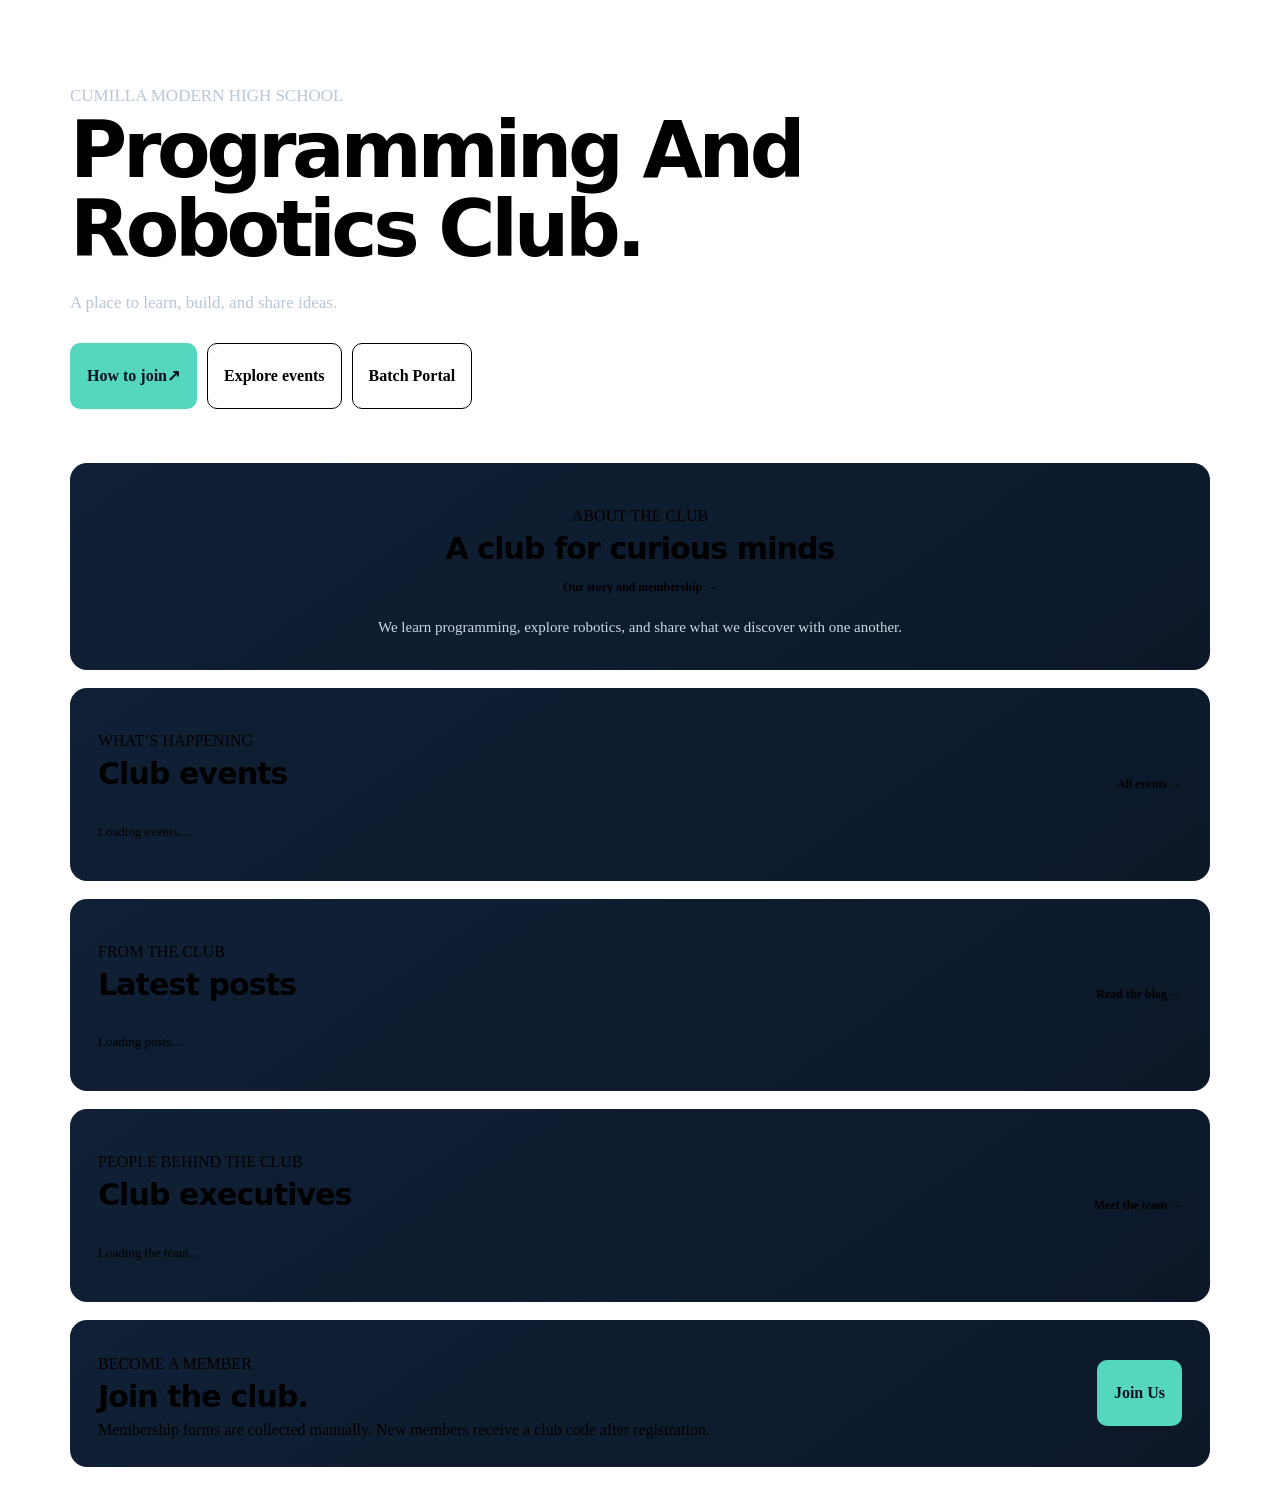
==== index.html @ eda632b2 "Improve public site page layouts" ====
<!doctype html>
<html lang="en">
<head>
  <meta charset="utf-8"><meta name="viewport" content="width=device-width, initial-scale=1"><meta name="theme-color" content="#07111f">
  <meta name="description" content="The official website of Cumilla Modern High School Programming And Robotics Club.">
  <title>Cumilla Modern High School Programming And Robotics Club</title>
  <link rel="icon" href="./assets/brand/cmhs-prc-profile.svg" type="image/svg+xml"><link rel="alternate icon" href="./assets/brand/cmhs-prc-profile.png" type="image/png"><link rel="stylesheet" href="./portal.css"><link rel="stylesheet" href="./club-site.css"><link rel="stylesheet" href="./site-nav.css"><script src="./admin/config.js"></script>
</head>
<body class="home-page">
  <div id="site-nav"></div>
  <main class="site-wrap">
    <section class="site-hero"><div class="site-hero-inner"><p class="eyebrow">CUMILLA MODERN HIGH SCHOOL</p><h1 id="home-title">Programming And<br><span>Robotics Club.</span></h1><p id="home-subtitle">A place to learn, build, and share ideas.</p><div class="site-actions"><a class="site-button" href="./join.html">How to join <span aria-hidden="true">↗</span></a><a class="site-button secondary" href="./events.html">Explore events</a><a class="site-button secondary" href="./batch-portal.html">Batch Portal</a></div></div></section>
    <p id="home-status" class="site-status" role="status" aria-live="polite"></p>
    <section class="site-section home-about" aria-labelledby="about-title"><div class="site-section-heading"><div><p class="eyebrow">ABOUT THE CLUB</p><h2 id="about-title">A club for curious minds</h2></div><a href="./about.html">Our story and membership →</a></div><div id="about-body" class="site-prose">We learn programming, explore robotics, and share what we discover with one another.</div></section>
    <section class="site-section" aria-labelledby="events-title"><div class="site-section-heading"><div><p class="eyebrow">WHAT’S HAPPENING</p><h2 id="events-title">Club events</h2></div><a href="./events.html">All events →</a></div><div id="home-events" class="site-grid"><p class="site-empty">Loading events…</p></div></section>
    <section class="site-section" aria-labelledby="blog-title"><div class="site-section-heading"><div><p class="eyebrow">FROM THE CLUB</p><h2 id="blog-title">Latest posts</h2></div><a href="./blog.html">Read the blog →</a></div><div id="home-blog" class="site-grid"><p class="site-empty">Loading posts…</p></div></section>
    <section class="site-section" aria-labelledby="executives-title"><div class="site-section-heading"><div><p class="eyebrow">PEOPLE BEHIND THE CLUB</p><h2 id="executives-title">Club executives</h2></div><a href="./team.html">Meet the team →</a></div><div id="home-team" class="site-people"><p class="site-empty">Loading the team…</p></div></section>
    <section class="site-section site-callout"><div><p class="eyebrow">BECOME A MEMBER</p><h2 id="home-join-title">Join the club.</h2><p id="home-join-intro">Membership forms are collected manually. New members receive a club code after registration.</p></div><a class="site-button" href="./join.html">Join Us</a></section>
  </main>
  <div id="site-footer"></div>
  <script type="module" src="./home.js"></script>
</body>
</html>
---- club-site.css ----
.site-wrap{max-width:1140px;margin:auto;padding:0 24px}.site-hero{position:relative;overflow:hidden;padding:74px 0 54px}.site-hero:after{content:"";position:absolute;right:4%;top:36px;width:230px;height:230px;border:1px solid #55d6be28;border-radius:50%;box-shadow:0 0 0 34px #55d6be08,0 0 0 70px #76a9ff08;pointer-events:none}.site-hero-inner{position:relative;z-index:1;max-width:780px}.site-hero h1{font-family:'Space Grotesk',system-ui,sans-serif;font-size:clamp(42px,7vw,78px);line-height:1.02;letter-spacing:-.055em;margin:0 0 19px}.site-hero h1 span{color:var(--accent)}.site-hero p{max-width:680px;color:#b7c7d9;font-size:17px;line-height:1.7;margin:0}.site-actions{display:flex;flex-wrap:wrap;gap:10px;margin-top:25px}.site-button{display:inline-flex;align-items:center;justify-content:center;min-height:44px;padding:10px 16px;border:1px solid #55d6be66;border-radius:10px;background:#55d6be;color:#07111f;font-weight:700;text-decoration:none}.site-button.secondary{background:#ffffff08;color:var(--text);border-color:var(--line)}.site-section{padding:28px;margin:0 0 18px;border:1px solid var(--line);border-radius:17px;background:linear-gradient(145deg,#102036,#0c1828)}.site-section h2{font:600 clamp(22px,3vw,30px)/1.15 'Space Grotesk',system-ui,sans-serif;letter-spacing:-.03em;margin:0}.site-section .eyebrow{margin-bottom:7px}.site-section-heading{display:flex;align-items:end;justify-content:space-between;gap:14px;margin-bottom:19px}.site-section-heading>a{color:var(--accent);font-size:12px;font-weight:700;text-decoration:none;white-space:nowrap}.site-prose{max-width:850px;color:#cad6e4;white-space:pre-line;line-height:1.85;font-size:15px}.site-grid{display:grid;grid-template-columns:repeat(3,minmax(0,1fr));gap:12px}.site-card{min-width:0;padding:17px;border:1px solid #ffffff14;border-radius:12px;background:#ffffff05}.site-card h3{font-size:16px;line-height:1.35;margin:0 0 7px}.site-card p{color:#b4c2d3;font-size:13px;line-height:1.65;margin:0;white-space:pre-line}.site-meta{display:flex;flex-wrap:wrap;gap:8px;color:var(--muted);font-size:11px;margin-bottom:9px}.site-tag{display:inline-flex;align-items:center;padding:3px 8px;border-radius:99px;background:#76a9ff16;color:#a9c4ed;font-size:10px;font-weight:700}.site-prose-rich{color:#cad6e4;font-size:14px;line-height:1.8;overflow-wrap:anywhere}.site-prose-rich h2,.site-prose-rich h3{color:var(--text)}.site-prose-rich pre{overflow:auto;padding:12px;border-radius:8px;background:#07111f}.site-prose-rich blockquote{margin:12px 0;padding:8px 13px;border-left:3px solid var(--accent);color:#b7c7d9}.site-prose-rich a{color:var(--accent)}.site-event-card{border-left:3px solid var(--accent)}.site-event-card time{color:var(--accent);font-size:11px;font-weight:700}.site-people{display:flex;flex-wrap:wrap;gap:8px}.site-person{display:inline-flex;flex-direction:column;gap:3px;padding:10px 13px;border:1px solid #ffffff14;border-radius:10px;background:#ffffff05}.site-person strong{font-size:13px}.site-person span{font-size:10px;color:var(--muted)}.site-empty{color:var(--muted);font-size:13px}.site-page-hero{padding:54px 0 24px}.site-page-hero h1{font:600 clamp(38px,6vw,62px)/1.06 'Space Grotesk',system-ui,sans-serif;letter-spacing:-.05em;margin:0 0 10px}.site-page-hero p{color:var(--muted);max-width:720px;white-space:pre-line}.site-list{display:grid;gap:12px}.site-post{padding:20px;border:1px solid #ffffff14;border-radius:13px;background:#ffffff04}.site-post h2{font:600 20px/1.3 'Space Grotesk',system-ui,sans-serif;margin:0 0 8px}.site-post-file{display:inline-flex;margin-top:12px;color:var(--accent);font-size:12px;font-weight:700;text-decoration:none}.site-load-more{display:block;margin:20px auto 0;padding:10px 17px;border:1px solid #55d6be66;border-radius:9px;background:#55d6be12;color:var(--accent);font:inherit;font-weight:700;cursor:pointer}.site-load-more[hidden]{display:none}.site-callout{display:flex;align-items:center;justify-content:space-between;gap:18px}.site-callout p{color:var(--muted);margin:7px 0 0}.site-status{color:var(--danger);font-size:13px}.site-status:empty{display:none}.site-header nav a[aria-current=page]{color:var(--accent);border-color:#55d6be66}footer a{color:#a9c4ed;text-decoration:none}footer a:hover{color:var(--accent)}@media(max-width:800px){.site-hero{padding-top:52px}.site-grid{grid-template-columns:repeat(2,minmax(0,1fr))}.site-section{padding:21px}}@media(max-width:560px){.site-wrap{padding:0 14px}.site-hero{padding:42px 2px 29px}.site-hero p{font-size:15px}.site-hero:after{right:-100px;opacity:.5}.site-section{padding:17px 14px}.site-section-heading{align-items:start}.site-grid{grid-template-columns:1fr}.site-callout{align-items:flex-start;flex-direction:column}.site-page-hero{padding-top:38px}.site-page-hero h1{font-size:40px}}

/* Center the home introduction and keep article previews compact. */
.home-page .site-header .brand img{display:none}
.home-page .site-hero:after{display:none}
.home-about{text-align:center}
.home-about .site-section-heading{flex-direction:column;align-items:center;justify-content:center;text-align:center}
.home-about .site-section-heading>a{white-space:normal}
.home-about .site-prose{margin:0 auto}
.site-collapsible{max-height:8em;overflow:hidden;white-space:pre-line}
.site-prose-rich.site-collapsible{max-height:8.5em}
.site-collapsible.is-expanded{max-height:none;overflow:visible}
.site-see-more{display:inline-flex;align-items:center;margin-top:9px;padding:6px 0;border:0;background:transparent;color:var(--accent);font:inherit;font-size:12px;font-weight:700;cursor:pointer}
.site-see-more:hover{text-decoration:underline}
.site-see-more[hidden]{display:none}
.site-event-copy{color:#b4c2d3;font-size:13px;line-height:1.65;overflow-wrap:anywhere}
.blog-hero{text-align:center}
.blog-hero>p{margin-left:auto;margin-right:auto}
.blog-section-heading{justify-content:center;text-align:center}
.blog-section-heading>div{display:grid;justify-items:center;gap:7px}
.blog-section-heading .count{min-width:0;height:auto;padding:0;border:0;background:none}
.blog-load-sentinel{height:1px}
@media(max-width:560px){.home-about .site-section-heading{align-items:center}.home-about .site-section-heading>a{white-space:normal}}
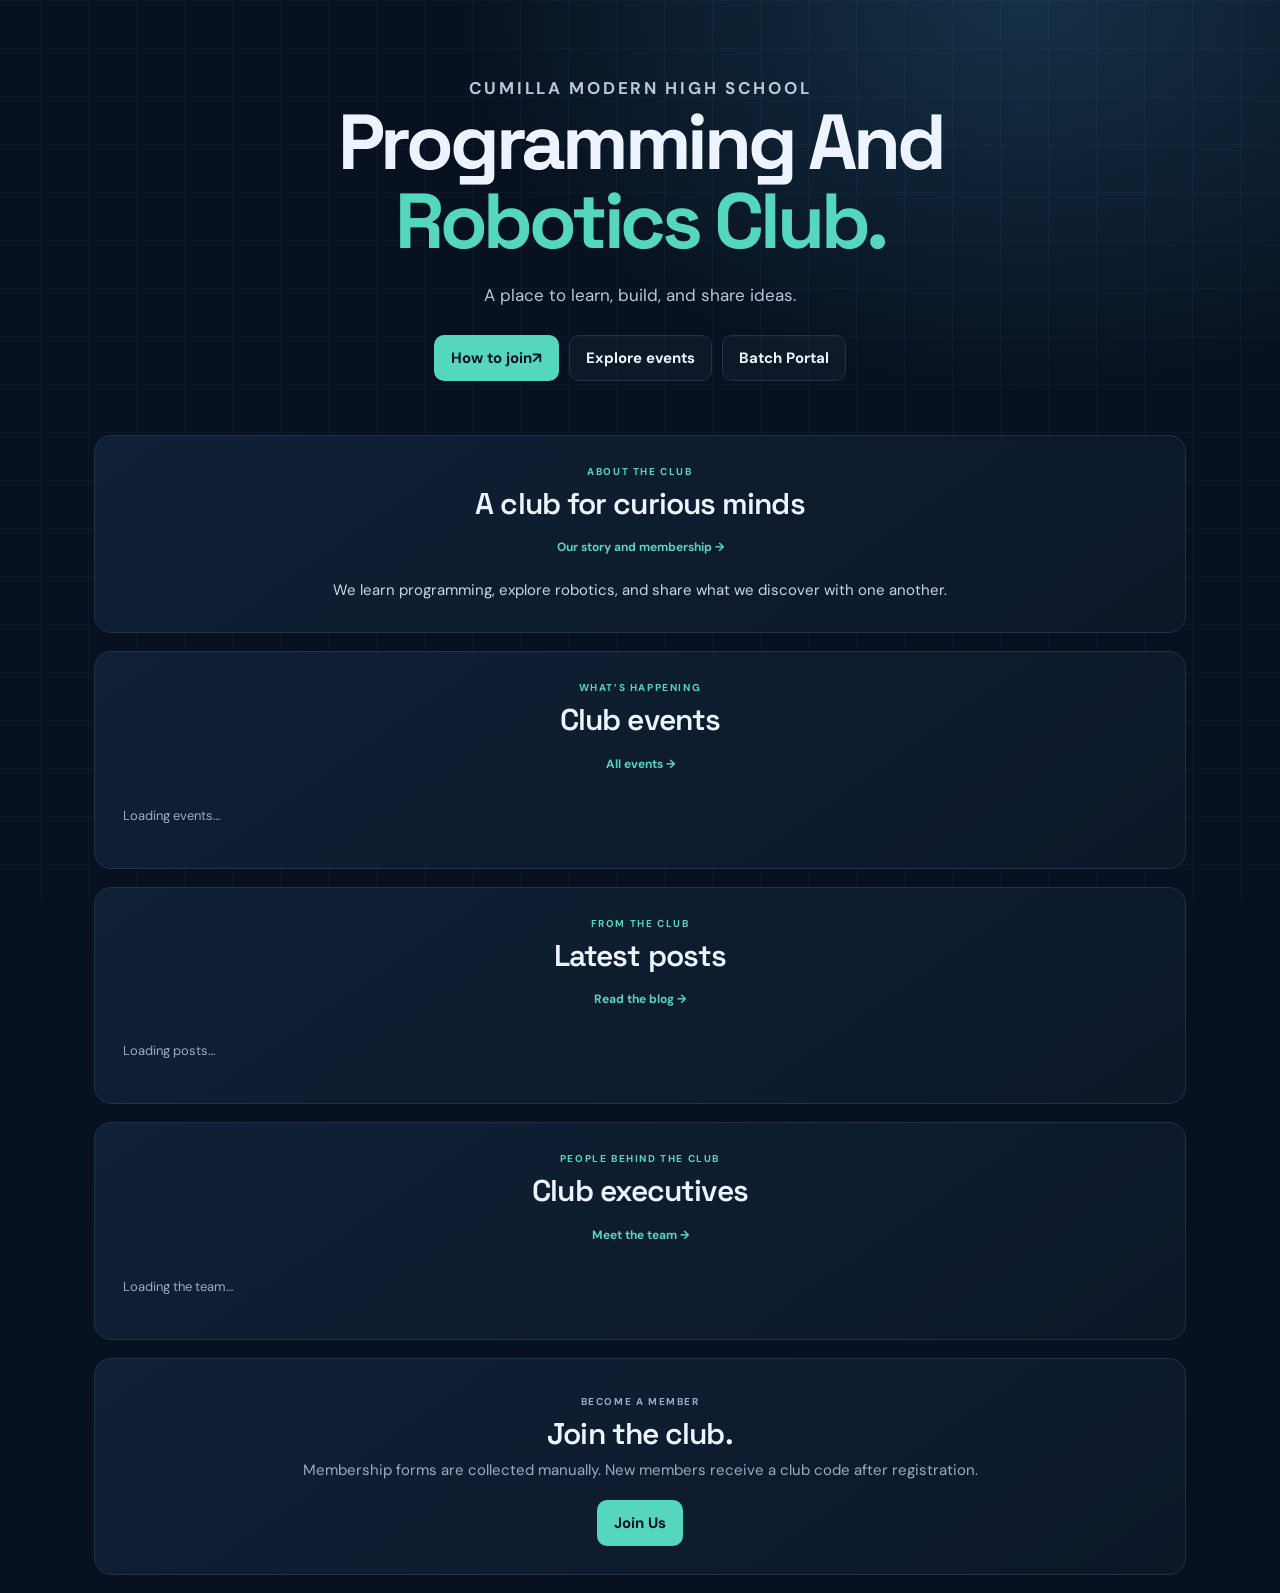
==== commit 8aa0214a: "Improve public site mobile layouts" ====
--- a/index.html
+++ b/index.html
@@ -5,6 +5,7 @@
   <meta name="description" content="The official website of Cumilla Modern High School Programming And Robotics Club.">
   <title>Cumilla Modern High School Programming And Robotics Club</title>
   <link rel="icon" href="./assets/brand/cmhs-prc-profile.svg" type="image/svg+xml"><link rel="alternate icon" href="./assets/brand/cmhs-prc-profile.png" type="image/png"><link rel="stylesheet" href="./portal.css"><link rel="stylesheet" href="./club-site.css"><link rel="stylesheet" href="./site-nav.css"><script src="./admin/config.js"></script>
+  <link rel="stylesheet" href="./responsive.css">
 </head>
 <body class="home-page">
   <div id="site-nav"></div>
--- a/portal.css
+++ b/portal.css
@@ -0,0 +1,17 @@
+@import url('https://fonts.googleapis.com/css2?family=DM+Sans:wght@400;500;600;700&family=Space+Grotesk:wght@400;500;600;700&display=swap');
+:root{color-scheme:dark;--bg:#07111f;--panel:#0d1a2b;--panel2:#101f32;--line:#203149;--text:#edf4ff;--muted:#9aacc2;--accent:#55d6be;--blue:#76a9ff;--danger:#ff9e9e}*{box-sizing:border-box}body{margin:0;min-height:100vh;background-color:var(--bg);background-image:linear-gradient(rgba(118,169,255,.045) 1px,transparent 1px),linear-gradient(90deg,rgba(118,169,255,.045) 1px,transparent 1px),radial-gradient(ellipse at 80% 0%,#153046 0,transparent 40%);background-size:48px 48px,48px 48px,100% 700px;background-position:center top,center top,center top;background-repeat:repeat,repeat,no-repeat;background-attachment:fixed;color:var(--text);font:15px/1.6 'DM Sans',system-ui,sans-serif}.site-header{height:82px;border-bottom:1px solid #ffffff12;display:flex;align-items:center;justify-content:space-between;padding:0 max(24px,calc((100% - 1220px)/2));gap:22px}.brand{display:flex;align-items:center;gap:12px;color:var(--text);font-size:12px;line-height:1.35;text-decoration:none}.brand img{width:48px;height:48px;object-fit:contain;border-radius:14px;background:white}.brand strong{font-size:14px}.site-header nav{display:flex;gap:10px}.site-header nav a,.rules-link{color:#d8e6f7;text-decoration:none;font-weight:600;font-size:13px;padding:9px 13px;border:1px solid var(--line);border-radius:10px}.site-header nav a:hover,.rules-link:hover{border-color:#55d6be77;color:var(--accent)}.page-wrap{max-width:1220px;margin:auto;padding:0 24px}.hero{padding:68px 0 42px}.eyebrow{font-size:10px;letter-spacing:.16em;font-weight:700;color:var(--accent);margin:0 0 8px}.hero h1,.section-heading h2{font-family:'Space Grotesk',system-ui,sans-serif}.hero h1{font-size:clamp(38px,6vw,65px);letter-spacing:-.055em;line-height:1.07;margin:0 0 15px}.hero h1 span{color:var(--blue)}.hero>p:last-child{color:var(--muted);margin:0}.batch-layout{display:grid;grid-template-columns:270px minmax(0,1fr);gap:22px;align-items:start}.batch-panel,.content-section{background:linear-gradient(145deg,#102036,#0c1828);border:1px solid var(--line);border-radius:17px}.batch-panel{padding:19px;position:sticky;top:18px}.section-heading{display:flex;justify-content:space-between;align-items:center;gap:15px;margin-bottom:16px}.section-heading h2{font-size:21px;line-height:1.2;margin:0;letter-spacing:-.025em}.section-heading .eyebrow{margin-bottom:5px}.count{color:var(--muted);font-size:12px;white-space:nowrap}.batch-list{display:grid;gap:8px}.batch-choice{width:100%;text-align:left;padding:12px 13px;background:#ffffff06;border:1px solid transparent;border-radius:11px;color:var(--text);cursor:pointer;font:inherit;display:flex;justify-content:space-between;align-items:center}.batch-choice:hover{background:#ffffff0b}.batch-choice[aria-current=true]{border-color:#55d6be66;background:#55d6be12}.batch-choice strong{display:block;font-size:14px}.batch-choice small{color:var(--muted);font-size:11px}.batch-arrow{color:var(--accent);font-size:19px}.rules-link{margin-top:20px;display:flex;justify-content:space-between}.rules-link span{color:var(--accent)}.batch-content{display:grid;gap:16px}.content-section{padding:21px 22px}.content-section+.content-section{}.post-list,.material-list{display:grid;gap:11px}.post-card,.material-card{border:1px solid #ffffff12;background:#ffffff04;border-radius:12px;padding:15px 16px}.post-meta{display:flex;flex-wrap:wrap;gap:8px;align-items:center;color:var(--muted);font-size:11px;margin-bottom:6px}.post-card h3,.material-card h3{font-size:16px;line-height:1.35;margin:0 0 7px}.post-body{color:#c4d1e1;white-space:pre-wrap;overflow-wrap:anywhere;margin:0;font-size:14px}.post-file{display:inline-flex;margin-top:11px;color:var(--accent);font-size:13px;font-weight:700;text-decoration:none}.post-file:hover{text-decoration:underline}.material-card{display:flex;align-items:center;justify-content:space-between;gap:15px}.material-card p{margin:0;color:var(--muted);font-size:13px;white-space:pre-wrap}.download{flex:none;padding:9px 12px;border-radius:9px;background:#55d6be17;color:var(--accent);font-size:12px;text-decoration:none;font-weight:700}.download:hover{background:#55d6be2a}.roster-scroll{overflow:auto;max-height:430px;border:1px solid #ffffff12;border-radius:10px}table{border-collapse:collapse;width:100%;text-align:left}th,td{padding:10px 13px;border-bottom:1px solid #ffffff0d}th{position:sticky;top:0;background:#13243a;color:var(--muted);font-size:10px;letter-spacing:.1em;text-transform:uppercase}td{font-size:13px}td:first-child{font-family:ui-monospace,monospace;color:#a9c4ed}tr:last-child td{border-bottom:0}.privacy-note,.empty,.loading{color:var(--muted);font-size:13px}.privacy-note{margin:10px 0 0;font-size:11px}.empty{margin:4px 0}.status{color:var(--danger);font-size:13px}.status:empty{display:none}footer{max-width:1220px;margin:36px auto 0;padding:18px 24px 28px;border-top:1px solid #ffffff12;display:flex;justify-content:space-between;gap:12px;color:#71869f;font-size:11px}@media(max-width:800px){.batch-layout{grid-template-columns:1fr}.batch-panel{position:static}.batch-list{grid-template-columns:repeat(auto-fit,minmax(160px,1fr))}.hero{padding-top:48px}}@media(max-width:560px){.site-header{height:auto;min-height:72px;padding:12px 15px}.brand{font-size:10px}.brand img{width:40px;height:40px}.brand strong{font-size:12px}.site-header nav{gap:5px}.site-header nav a{font-size:11px;padding:8px}.page-wrap{padding:0 14px}.hero{padding:40px 2px 27px}.hero h1{font-size:40px}.content-section{padding:17px 14px}.material-card{align-items:flex-start;flex-direction:column}.download{align-self:flex-start}footer{padding-left:15px;padding-right:15px;flex-direction:column}}
+.archive-link{display:inline-flex;align-items:center;gap:5px;color:var(--accent);font-size:12px;font-weight:700;text-decoration:none;white-space:nowrap}.archive-link:hover{text-decoration:underline}
+
+/* Shared centered presentation for public portal, archive, and rules pages. */
+.hero{text-align:center}
+.hero>p{margin-left:auto;margin-right:auto;max-width:720px}
+.hero>p:last-child{margin-left:auto;margin-right:auto}
+.section-heading{flex-direction:column;align-items:center;justify-content:center;text-align:center}
+.section-heading>a{margin-top:3px}
+footer{flex-direction:column;align-items:center;justify-content:center;text-align:center}
+.batch-layout{grid-template-columns:minmax(0,1fr);max-width:1000px;margin:0 auto}
+.batch-panel{position:static;text-align:center}
+.batch-list{display:flex;flex-wrap:wrap;justify-content:center}
+.batch-choice{width:auto;min-width:160px;max-width:240px;text-align:center}
+.rules-link{max-width:280px;margin:20px auto 0}
+.batch-content{width:100%;max-width:1000px;margin:0 auto}
--- a/club-site.css
+++ b/club-site.css
@@ -21,3 +21,19 @@
 .blog-section-heading .count{min-width:0;height:auto;padding:0;border:0;background:none}
 .blog-load-sentinel{height:1px}
 @media(max-width:560px){.home-about .site-section-heading{align-items:center}.home-about .site-section-heading>a{white-space:normal}}
+
+/* Center page structure throughout the public club website. */
+.site-hero-inner{margin-left:auto;margin-right:auto;text-align:center}
+.site-hero p{margin-left:auto;margin-right:auto}
+.site-actions{justify-content:center}
+.site-page-hero{text-align:center}
+.site-page-hero p{margin-left:auto;margin-right:auto}
+.site-section-heading{flex-direction:column;align-items:center;justify-content:center;text-align:center}
+.site-section-heading>a{white-space:normal;margin-top:3px}
+.site-grid>.site-card{text-align:center}
+.site-grid>.site-card .site-meta{justify-content:center}
+.site-post{width:100%;margin-left:auto;margin-right:auto;text-align:left}
+.site-callout{flex-direction:column;justify-content:center;text-align:center}
+.site-callout>div{max-width:760px}
+.site-section>.site-prose{margin-left:auto;margin-right:auto;text-align:center}
+.site-event-copy{text-align:center}
--- a/site-nav.css
+++ b/site-nav.css
@@ -0,0 +1,4 @@
+/* Shared site navigation accents. Layout changes for small screens live in responsive.css. */
+.brand img{background:#000}
+.site-header nav a.site-admin-link{background:#55d6be;color:#07111f;border-color:#55d6be;font-weight:800}
+.site-header nav a.site-admin-link:hover{background:#78e5d1;color:#07111f;border-color:#78e5d1}
--- a/responsive.css
+++ b/responsive.css
@@ -0,0 +1,303 @@
+/* Responsive layout shared by the public club pages. */
+@media (max-width: 900px) {
+  .site-header {
+    height: auto;
+    min-height: 0;
+    padding: 14px 18px;
+    flex-direction: column;
+    justify-content: center;
+    gap: 12px;
+  }
+
+  .brand {
+    justify-content: center;
+    text-align: center;
+  }
+
+  .site-header nav {
+    width: 100%;
+    display: flex;
+    flex-wrap: wrap;
+    justify-content: center;
+    gap: 7px;
+    overflow: visible;
+    padding: 0;
+  }
+
+  .site-header nav a {
+    min-height: 42px;
+    display: inline-flex;
+    align-items: center;
+    justify-content: center;
+    padding: 9px 12px;
+    font-size: 12px;
+    white-space: nowrap;
+  }
+
+  .page-wrap,
+  .site-wrap {
+    width: 100%;
+    padding-right: 20px;
+    padding-left: 20px;
+  }
+
+  .site-hero {
+    padding-top: 48px;
+  }
+
+  .site-hero h1 {
+    font-size: clamp(38px, 7vw, 58px);
+  }
+
+  .site-section {
+    padding: 22px;
+    margin-bottom: 14px;
+  }
+
+  .site-grid {
+    grid-template-columns: repeat(2, minmax(0, 1fr));
+  }
+
+  .team-grid,
+  .former-term-grid {
+    grid-template-columns: repeat(2, minmax(0, 1fr));
+  }
+
+  .committee-grid {
+    grid-template-columns: repeat(2, minmax(0, 1fr));
+  }
+
+  .hero {
+    padding-top: 48px;
+  }
+
+  body {
+    background-attachment: scroll;
+  }
+}
+
+@media (max-width: 600px) {
+  .site-header {
+    padding: 12px 14px;
+    gap: 10px;
+  }
+
+  .brand {
+    gap: 9px;
+    font-size: 10px;
+  }
+
+  .brand img {
+    width: 38px;
+    height: 38px;
+  }
+
+  .brand strong {
+    font-size: 12px;
+  }
+
+  .site-header nav {
+    gap: 6px;
+  }
+
+  .site-header nav a {
+    min-height: 42px;
+    padding: 8px 10px;
+    font-size: 12px;
+  }
+
+  .page-wrap,
+  .site-wrap {
+    padding-right: 14px;
+    padding-left: 14px;
+  }
+
+  .site-hero {
+    padding: 36px 0 28px;
+  }
+
+  .site-hero:after {
+    display: none;
+  }
+
+  .site-hero h1 {
+    font-size: clamp(34px, 10vw, 44px);
+    line-height: 1.08;
+  }
+
+  .site-hero p {
+    font-size: 15px;
+  }
+
+  .site-page-hero {
+    padding: 34px 0 20px;
+  }
+
+  .site-page-hero h1 {
+    font-size: clamp(32px, 9vw, 44px);
+    overflow-wrap: anywhere;
+  }
+
+  .site-section {
+    padding: 18px 15px;
+    border-radius: 14px;
+  }
+
+  .site-section-heading {
+    gap: 8px;
+    margin-bottom: 14px;
+  }
+
+  .site-section-heading h2 {
+    font-size: 23px;
+  }
+
+  .site-grid {
+    grid-template-columns: minmax(0, 1fr);
+  }
+
+  .site-actions {
+    display: grid;
+    grid-template-columns: minmax(0, 1fr);
+    width: min(100%, 340px);
+    margin: 20px auto 0;
+  }
+
+  .site-button,
+  .site-load-more,
+  .archive-more,
+  .download,
+  .site-see-more {
+    min-height: 44px;
+  }
+
+  .site-see-more {
+    justify-content: center;
+    padding: 8px 4px;
+  }
+
+  .site-post {
+    padding: 16px;
+  }
+
+  .site-post h2 {
+    font-size: 18px;
+  }
+
+  .site-prose-rich pre {
+    max-width: 100%;
+    overflow-x: auto;
+  }
+
+  .site-callout {
+    align-items: center;
+  }
+
+  .team-tabs {
+    display: grid;
+    grid-template-columns: repeat(2, minmax(0, 1fr));
+    width: min(100%, 520px);
+    margin: 0 auto 16px;
+  }
+
+  .team-tab {
+    min-height: 42px;
+    padding: 9px 6px;
+    font-size: 10px;
+    letter-spacing: .05em;
+  }
+
+  .team-grid,
+  .former-term-grid,
+  .committee-grid {
+    grid-template-columns: repeat(2, minmax(0, 1fr));
+  }
+
+  .team-person-name {
+    overflow-wrap: anywhere;
+  }
+
+  .archive-controls {
+    width: 100%;
+    display: grid;
+    grid-template-columns: minmax(0, 1fr);
+    padding: 15px;
+  }
+
+  .archive-controls label,
+  .archive-controls select {
+    width: 100%;
+    min-width: 0;
+  }
+
+  .batch-panel {
+    padding: 15px;
+  }
+
+  .batch-list {
+    display: grid;
+    grid-template-columns: repeat(2, minmax(0, 1fr));
+    gap: 8px;
+  }
+
+  .batch-choice {
+    width: 100%;
+    min-width: 0;
+    max-width: none;
+    min-height: 60px;
+    flex-direction: column;
+    justify-content: center;
+    gap: 2px;
+    text-align: center;
+  }
+
+  .batch-arrow {
+    display: none;
+  }
+
+  .rules-link {
+    width: 100%;
+    max-width: 340px;
+  }
+
+  .material-card {
+    align-items: stretch;
+    flex-direction: column;
+  }
+
+  .download {
+    width: 100%;
+    justify-content: center;
+    text-align: center;
+  }
+
+  .roster-scroll {
+    max-height: 360px;
+  }
+
+  .content-section {
+    padding: 17px 14px;
+  }
+
+  footer {
+    padding: 18px 14px 24px;
+  }
+}
+
+@media (max-width: 380px) {
+  .site-header nav {
+    gap: 5px;
+  }
+
+  .site-header nav a {
+    padding-right: 8px;
+    padding-left: 8px;
+    font-size: 11px;
+  }
+
+  .team-grid,
+  .former-term-grid,
+  .committee-grid {
+    grid-template-columns: minmax(0, 1fr);
+  }
+}
